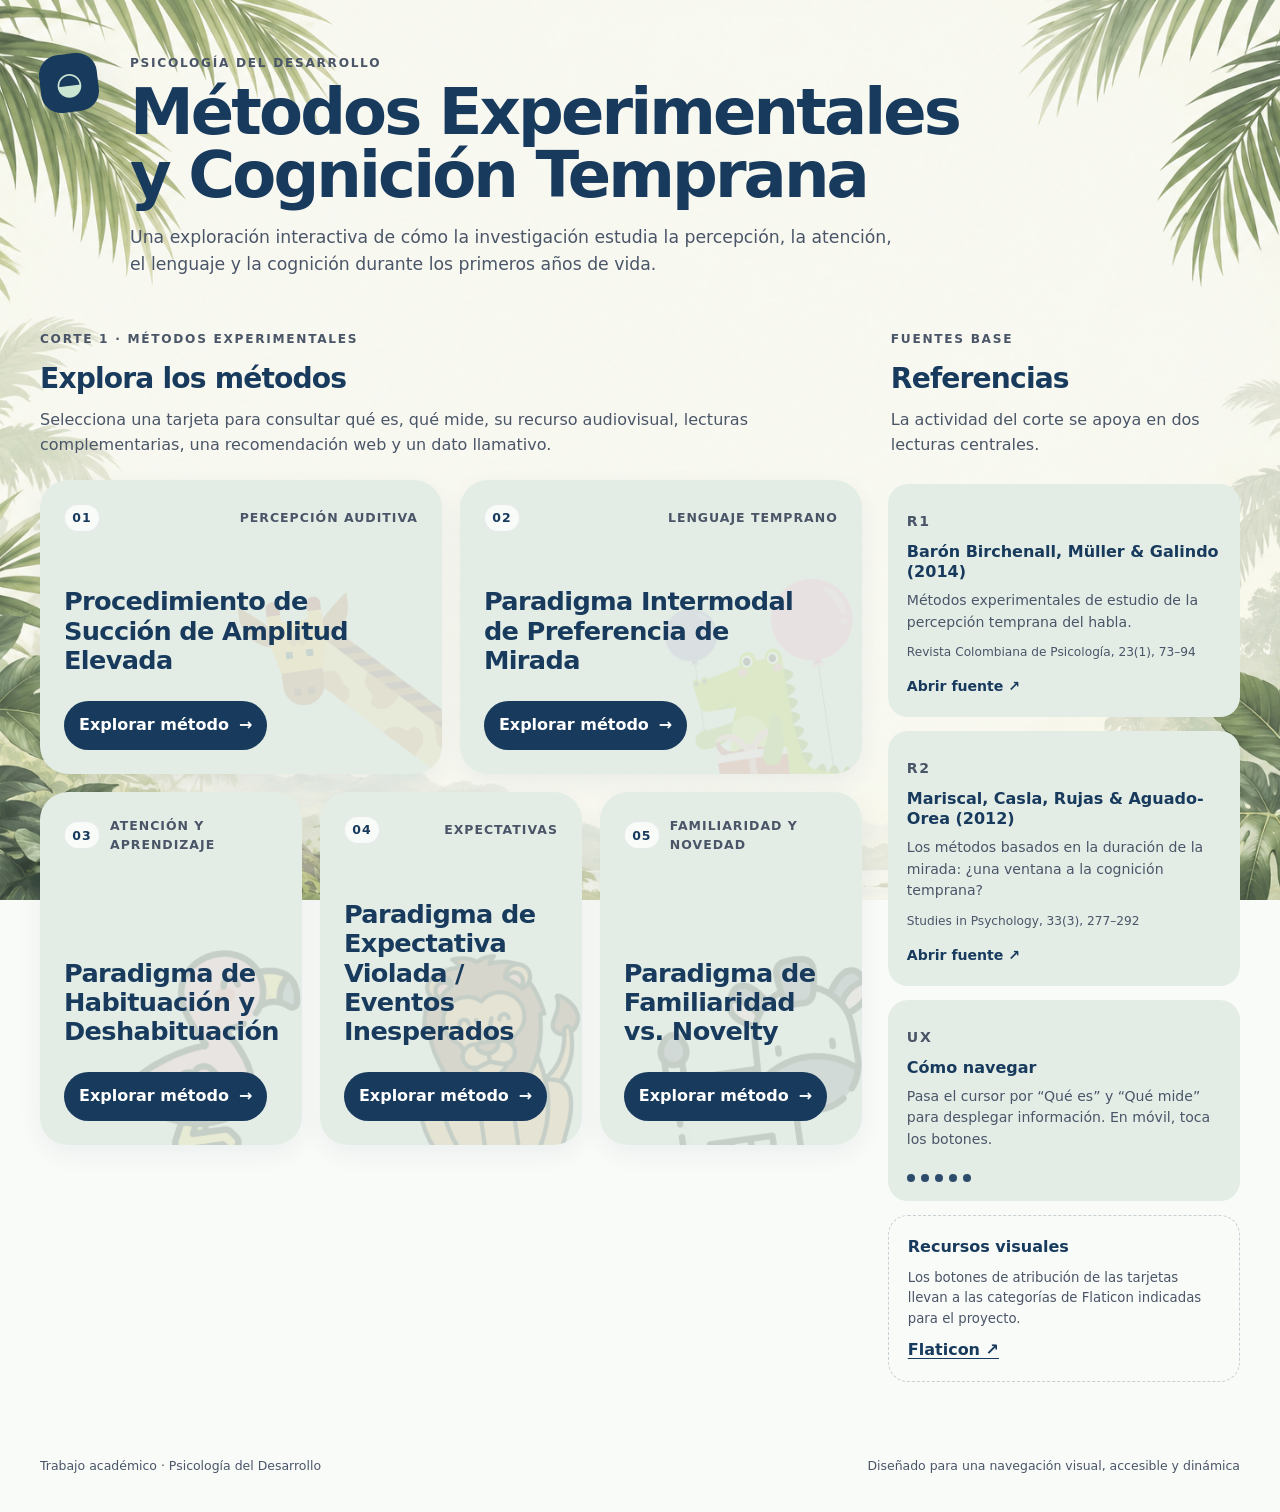
==== method.html @ c1bb855f "first commit" ====
<!DOCTYPE html>
<html lang="es">
<head>
  <meta charset="UTF-8" />
  <meta name="viewport" content="width=device-width, initial-scale=1.0" />
  <meta name="referrer" content="strict-origin-when-cross-origin" />
  <meta name="description" content="Detalle interactivo de un método experimental de cognición temprana." />
  <title>Método experimental</title>
  <link rel="stylesheet" href="styles.css" />
</head>
<body class="method-page">
  <div id="app">
    <div class="loading">Cargando método…</div>
  </div>
  <script src="app.js"></script>
</body>
</html>
---- styles.css ----
:root {
  --ivory: #F9FBF8;
  --sage: #E3EDE6;
  --mint: #CBE5D3;
  --sapphire: #183A5D;
  --slate: #4A5568;
  --white: #ffffff;
  --shadow: 0 18px 45px rgba(24, 58, 93, .10);
  --radius-lg: 28px;
  --radius-md: 20px;
  --radius-sm: 14px;
}

* { box-sizing: border-box; }
html { scroll-behavior: smooth; }
body {
  margin: 0;
  background-color: var(--ivory);
  background-image: url("fondo.png");
  background-size: cover;
  background-position: center top;
  background-repeat: no-repeat;
  background-attachment: fixed;
  color: var(--sapphire);
  font-family: Inter, ui-sans-serif, system-ui, -apple-system, BlinkMacSystemFont, "Segoe UI", sans-serif;
  line-height: 1.55;
}
a { color: inherit; }
button, a { -webkit-tap-highlight-color: transparent; }

.site-header {
  display: grid;
  grid-template-columns: 70px 1fr;
  gap: 20px;
  align-items: start;
  max-width: 1320px;
  margin: 0 auto;
  padding: 54px 40px 22px;
}
.brand-mark {
  width: 58px;
  height: 58px;
  display: grid;
  place-items: center;
  border-radius: 20px;
  background: var(--sapphire);
  color: var(--mint);
  font-size: 31px;
  box-shadow: var(--shadow);
  transform: rotate(-7deg);
}
.eyebrow, .section-kicker {
  margin: 0 0 8px;
  font-size: .76rem;
  font-weight: 800;
  letter-spacing: .14em;
  text-transform: uppercase;
  color: var(--slate);
}
.site-header h1 {
  margin: 0;
  max-width: 860px;
  font-size: clamp(2.4rem, 5vw, 4.8rem);
  line-height: .98;
  letter-spacing: -.045em;
}
.subtitle {
  margin: 18px 0 0;
  max-width: 780px;
  color: var(--slate);
  font-size: 1.08rem;
}

.layout-home {
  max-width: 1320px;
  margin: 0 auto;
  padding: 22px 40px 54px;
  display: grid;
  grid-template-columns: minmax(0, 7fr) minmax(280px, 3fr);
  gap: 26px;
  align-items: start;
}
.section-intro {
  padding: 8px 0 22px;
}
.section-intro h2, .ref-header h2 {
  margin: 0;
  font-size: clamp(1.5rem, 2.2vw, 2.25rem);
  letter-spacing: -.03em;
}
.section-intro p:last-child, .ref-header p:last-child {
  max-width: 780px;
  margin: 8px 0 0;
  color: var(--slate);
}

.methods-grid {
  display: grid;
  grid-template-columns: repeat(6, minmax(0, 1fr));
  grid-auto-rows: minmax(255px, auto);
  gap: 18px;
}
.method-card {
  position: relative;
  min-height: 0;
  height: 100%;
  padding: 24px;
  border-radius: var(--radius-lg);
  background: var(--sage);
  box-shadow: 0 9px 25px rgba(24, 58, 93, .06);
  overflow: hidden;
  display: flex;
  flex-direction: column;
  transition: transform .28s ease, box-shadow .28s ease, background .28s ease;
}
.method-card:hover {
  transform: translateY(-7px);
  background: var(--mint);
  box-shadow: var(--shadow);
}
.method-card:nth-child(1), .method-card:nth-child(2) { grid-column: span 3; }
.method-card:nth-child(3), .method-card:nth-child(4), .method-card:nth-child(5) { grid-column: span 2; }
.card-topline {
  display: flex;
  justify-content: space-between;
  gap: 10px;
  align-items: center;
  color: var(--slate);
  font-size: .78rem;
  font-weight: 750;
  text-transform: uppercase;
  letter-spacing: .08em;
}
.badge {
  display: inline-grid;
  place-items: center;
  min-width: 36px;
  height: 28px;
  border-radius: 999px;
  background: var(--ivory);
  color: var(--sapphire);
  box-shadow: inset 0 0 0 1px rgba(24,58,93,.08);
}
.animal-watermark {
  position: absolute;
  right: -18px;
  bottom: -28px;
  width: clamp(145px, 21vw, 220px);
  opacity: .13;
  transform: rotate(-8deg);
  transition: opacity .3s ease, transform .3s ease, scale .3s ease;
  pointer-events: none;
  user-select: none;
}
.animal-watermark img { display: block; width: 100%; height: auto; }
.method-card:hover .animal-watermark {
  opacity: .22;
  transform: rotate(-3deg) scale(1.05);
}
.card-content {
  position: relative;
  z-index: 1;
  display: flex;
  flex: 1;
  flex-direction: column;
  justify-content: flex-end;
  padding-top: 30px;
}
.method-card h3 {
  margin: 10;
  max-width: 92%;
  font-size: clamp(1.25rem, 2vw, 1.65rem);
  line-height: 1.15;
  letter-spacing: -.025em;
}
.method-card p {
  margin: 12px 0 20px;
  color: var(--slate);
  font-size: .96rem;
}
.primary-btn {
  display: inline-flex;
  align-items: center;
  justify-content: center;
  gap: 10px;
  width: fit-content;
  padding: 12px 15px;
  border-radius: 999px;
  background: var(--sapphire);
  color: var(--white);
  text-decoration: none;
  font-weight: 800;
  transition: transform .2s ease, background .2s ease, gap .2s ease;
}
.primary-btn:hover, .primary-btn:focus-visible { background: #102f4b; transform: translateX(2px); gap: 14px; }
.icon-source {
  position: relative;
  z-index: 2;
  display: block;
  margin-top: 14px;
  font-size: .68rem;
  color: var(--slate);
  text-decoration: underline;
  text-underline-offset: 3px;
  opacity: .8;
}

.references-column { display: grid; gap: 14px; }
.ref-header { padding: 8px 3px 12px; }
.reference-card, .credits-card {
  display: block;
  padding: 19px;
  border-radius: var(--radius-md);
  background: var(--sage);
  text-decoration: none;
  color: var(--sapphire);
  transition: transform .23s ease, background .23s ease, box-shadow .23s ease;
}
.reference-card:hover, .reference-card:focus-visible { transform: translateY(-4px); background: var(--mint); box-shadow: var(--shadow); }
.reference-card > * { display: block; }
.ref-number {
  font-size: .72rem;
  font-weight: 900;
  letter-spacing: .12em;
  color: var(--slate);
  margin-bottom: 9px;
}
.reference-card strong { font-size: 1rem; line-height: 1.25; }
.reference-card span { margin-top: 8px; color: var(--slate); font-size: .88rem; }
.reference-card small { margin-top: 10px; color: var(--slate); font-size: .76rem; }
.external { margin-top: 14px !important; font-weight: 800; color: var(--sapphire) !important; }
.compact-card { cursor: default; }
.progress-dots { display: flex !important; gap: 6px; margin-top: 15px !important; }
.progress-dots span { width: 8px; height: 8px; border-radius: 50%; background: var(--sapphire); opacity: .28; }
.progress-dots span:nth-child(-n+5) { opacity: .9; }
.credits-card { background: transparent; border: 1px dashed rgba(24,58,93,.22); }
.credits-card p { color: var(--slate); font-size: .83rem; margin: 8px 0; }
.credits-card a { font-weight: 800; text-decoration: underline; text-underline-offset: 3px; }
.site-footer {
  max-width: 1320px;
  margin: 0 auto;
  padding: 20px 40px 36px;
  display: flex;
  justify-content: space-between;
  gap: 18px;
  color: var(--slate);
  font-size: .78rem;
}

/* method pages */
.method-shell { max-width: 1320px; margin: 0 auto; padding: 24px 40px 60px; }
.back-link { display: inline-flex; gap: 8px; align-items: center; color: var(--slate); text-decoration: none; font-weight: 800; }
.back-link:hover { color: var(--sapphire); }
.method-hero { padding: 30px 0 28px; text-align: center; }
.method-hero .chip { display: inline-flex; padding: 7px 11px; border-radius: 999px; background: var(--mint); font-weight: 800; font-size: .75rem; letter-spacing: .09em; text-transform: uppercase; }
.method-hero h1 { margin: 15px auto 10px; max-width: 950px; font-size: clamp(2rem, 5vw, 4rem); line-height: 1.02; letter-spacing: -.04em; }
.method-hero p { max-width: 780px; margin: 0 auto; color: var(--slate); font-size: 1.02rem; }
.content-stack { display: grid; gap: 20px; }
.block { display: grid; grid-template-columns: 1fr 1fr; gap: 18px; }
.panel {
  position: relative;
  background: var(--sage);
  border-radius: var(--radius-lg);
  padding: 24px;
  min-height: 280px;
  box-shadow: 0 9px 25px rgba(24, 58, 93, .055);
}
.panel h2 { margin: 0; font-size: 1.08rem; letter-spacing: -.015em; }
.panel h3 { margin: 0; font-size: 1.2rem; }
.panel p { color: var(--slate); }
.panel-heading { display: flex; align-items: flex-start; justify-content: space-between; gap: 18px; }
.mini-kicker { display: block; margin-bottom: 5px; color: var(--slate); font-size: .68rem; font-weight: 900; letter-spacing: .12em; text-transform: uppercase; }
.panel-mark { flex: 0 0 auto; display: grid; place-items: center; width: 42px; height: 42px; border-radius: 14px; background: var(--mint); color: var(--sapphire); font-size: .78rem; font-weight: 900; }
.concept-summary { max-width: 560px; margin: 13px 0 0; }
.concept-panel { min-height: 320px; }
.action-row {
  display: grid;
  grid-template-columns: repeat(2, minmax(0, 1fr));
  gap: 12px;
  margin-top: 22px;
}
.concept-info { margin-top: 0; }
.info-trigger {
  width: 100%;
  min-height: 76px;
  border: 1px solid rgba(24,58,93,.08);
  padding: 14px 17px;
  border-radius: 18px;
  background: var(--ivory);
  color: var(--sapphire);
  font: inherit;
  font-weight: 900;
  text-align: left;
  cursor: pointer;
  box-shadow: inset 0 0 0 1px rgba(24,58,93,.03);
  transition: transform .2s ease, background .2s ease, box-shadow .2s ease;
}
.info-trigger::after {
  content: '↗';
  float: right;
  color: var(--slate);
  margin-top: -22px;
}
.info-trigger:hover, .info-trigger:focus-visible, .info-trigger[aria-expanded="true"] {
  background: var(--mint);
  transform: translateY(-2px);
  box-shadow: 0 8px 18px rgba(24,58,93,.08);
  outline: none;
}
.info-trigger span, .info-trigger small { display: block; }
.info-trigger span { font-size: 1rem; line-height: 1.15; }
.info-trigger small { margin-top: 4px; color: var(--slate); font-size: .7rem; font-weight: 750; line-height: 1.25; }
.concept-popover {
  margin-top: 12px;
  padding: 18px 20px;
  border-radius: 18px;
  background: var(--ivory);
  color: var(--sapphire);
  border: 1px solid rgba(24,58,93,.08);
  box-shadow: 0 15px 34px rgba(24,58,93,.10);
  animation: concept-open .2s ease both;
}
.concept-popover[hidden] { display: none; }
.concept-popover-head {
  display: flex;
  align-items: flex-start;
  justify-content: space-between;
  gap: 18px;
  margin-bottom: 8px;
}
.concept-popover-head h3 { margin: 0; font-size: 1.15rem; }
.popover-badge {
  flex: 0 0 auto;
  display: grid;
  place-items: center;
  min-width: 36px;
  height: 30px;
  padding: 0 9px;
  border-radius: 999px;
  background: var(--mint);
  color: var(--sapphire);
  font-size: .72rem;
  font-weight: 900;
}
.concept-popover p { margin: 8px 0 0; }
.concept-popover .quote { margin-top: 4px; }
.video-shell { position: relative; }
.video-frame {
  width: 100%;
  min-height: 320px;
  border: 0;
  border-radius: 18px;
  background: #d6dfda;
  display: block;
  object-fit: cover;
}
.quote-label { display: block; margin-bottom: 7px; font-size: .73rem; font-weight: 900; letter-spacing: .08em; text-transform: uppercase; color: var(--slate); }
.quote { margin: 0; font-weight: 650; }
.source-mini { margin: 10px 0 0; font-size: .75rem; color: var(--slate); }
.video-frame { width: 100%; min-height: 320px; border: 0; border-radius: 18px; background: #d6dfda; display: block; }
.video-local-fallback {
  min-height: 320px;
  padding: 30px;
  border-radius: 18px;
  border: 1px solid rgba(24,58,93,.10);
  background: rgba(249,251,248,.86);
  display: grid;
  align-content: center;
  justify-items: start;
  gap: 8px;
}
.video-fallback-icon {
  width: 52px;
  height: 52px;
  border-radius: 16px;
  display: grid;
  place-items: center;
  background: var(--mint);
  color: var(--sapphire);
  font-weight: 900;
  font-size: 1.15rem;
}
.video-local-fallback strong { font-size: 1.15rem; }
.video-local-fallback p { max-width: 700px; margin: 0; color: var(--slate); }
.video-fallback-actions { display: flex; flex-wrap: wrap; gap: 14px; align-items: center; margin-top: 8px; }
.secondary-link { color: var(--sapphire); font-weight: 800; text-decoration: underline; text-underline-offset: 4px; }
.video-note { font-size: .74rem; color: var(--slate); margin-top: 9px; }
.article-list { display: grid; grid-template-columns: 1fr 1fr; gap: 12px; margin-top: 14px; }
.article-card { background: rgba(249,251,248,.72); border-radius: 18px; text-decoration: none; padding: 12px; transition: transform .2s ease, background .2s ease, box-shadow .2s ease; }
.article-card:hover, .article-card:focus-visible { transform: translateY(-4px); background: var(--ivory); box-shadow: 0 12px 25px rgba(24,58,93,.08); }
.article-thumb { position: relative; overflow: hidden; height: 145px; border-radius: 14px; background: var(--sage); }
.article-thumb img { display: block; width: 100%; height: 100%; object-fit: cover; transition: transform .3s ease; }
.article-card:hover .article-thumb img, .article-card:focus-visible .article-thumb img { transform: scale(1.035); }
.thumb-link-label { position: absolute; right: 10px; bottom: 10px; padding: 6px 9px; border-radius: 999px; background: rgba(249,251,248,.92); color: var(--sapphire); font-size: .67rem; font-weight: 900; letter-spacing: .05em; text-transform: uppercase; }
.article-lang { margin-top: 9px; font-size: .7rem; font-weight: 900; text-transform: uppercase; letter-spacing: .08em; color: var(--slate); }
.article-card strong { display: block; margin-top: 4px; line-height: 1.22; }
.article-card p { margin: 7px 0 0; font-size: .78rem; }
.dev-box { display: grid; place-items: center; min-height: 195px; margin-top: 15px; border: 2px dashed rgba(24,58,93,.22); border-radius: 18px; text-align: center; background: rgba(249,251,248,.55); }
.dev-badge { display: inline-flex; padding: 8px 12px; border-radius: 999px; background: var(--mint); font-weight: 900; }
.dev-box p { margin: 10px 18px 0; max-width: 420px; }
.recommendation-link { display: inline-flex; margin-top: 6px; font-weight: 900; text-decoration: underline; text-underline-offset: 4px; }
.fact-box { display: flex; flex-direction: column; justify-content: space-between; background: var(--sapphire); color: var(--white); }
.fact-box p { color: var(--white); font-size: 1.16rem; line-height: 1.35; }
.fact-icon { width: 50px; height: 50px; display:grid; place-items:center; border-radius: 16px; background: var(--mint); color: var(--sapphire); font-size: 1.5rem; }
.refline { margin-top: 16px; padding-top: 14px; border-top: 1px solid rgba(255,255,255,.16); font-size: .74rem; opacity: .86; }
.method-sources { margin-top: 4px; padding: 19px 22px; border-radius: var(--radius-md); border: 1px dashed rgba(24,58,93,.2); }
.method-sources h2 { margin: 0; font-size: 1rem; }
.method-sources ul { margin: 8px 0 0; padding-left: 18px; color: var(--slate); font-size: .82rem; }
.method-sources a { color: var(--sapphire); }
.loading { min-height: 100vh; display: grid; place-items: center; color: var(--slate); }

.reveal-up, .reveal-right { opacity: 0; transform: translateY(22px); animation: reveal 1.18s cubic-bezier(.2,.7,.2,1) forwards; }
.reveal-right { transform: translateX(28px); }
.delay-1 { animation-delay: .12s; }
.delay-2 { animation-delay: .23s; }
.delay-3 { animation-delay: .34s; }
@keyframes reveal { to { opacity: 1; transform: translate(0,0); } }
@keyframes concept-open { from { opacity: 0; transform: translateY(-4px); } to { opacity: 1; transform: translateY(0); } }

@media (min-width: 1040px) {
  .method-card:nth-child(1), .method-card:nth-child(2) { grid-column: span 3; }
  .method-card:nth-child(3), .method-card:nth-child(4), .method-card:nth-child(5) { grid-column: span 2; }
}
@media (max-width: 1039px) {
  .layout-home { grid-template-columns: 1fr; }
  .methods-grid { grid-template-columns: repeat(2, minmax(0, 1fr)); grid-auto-rows: minmax(270px, auto); }
  .method-card:nth-child(n) { grid-column: span 1; }
  .method-card:nth-child(5) { grid-column: 1 / -1; }
}
@media (max-width: 720px) {
  body { background-attachment: scroll; background-position: center top; }
  .site-header, .layout-home, .method-shell { padding-left: 18px; padding-right: 18px; }
  .site-header { grid-template-columns: 1fr; }
  .brand-mark { width: 50px; height: 50px; }
  .methods-grid, .block, .article-list, .action-row { grid-template-columns: 1fr; }
  .method-card:nth-child(n) { grid-column: 1; }
  .method-card.featured { min-height: 310px; }
  .panel { min-height: auto; }
  .concept-panel { min-height: 0; }
  .video-frame { min-height: 230px; }
  .site-footer { padding-left: 18px; padding-right: 18px; flex-direction: column; }
}
@media (prefers-reduced-motion: reduce) {
  html { scroll-behavior: auto; }
  *, *::before, *::after { animation-duration: .001ms !important; transition-duration: .001ms !important; }
}
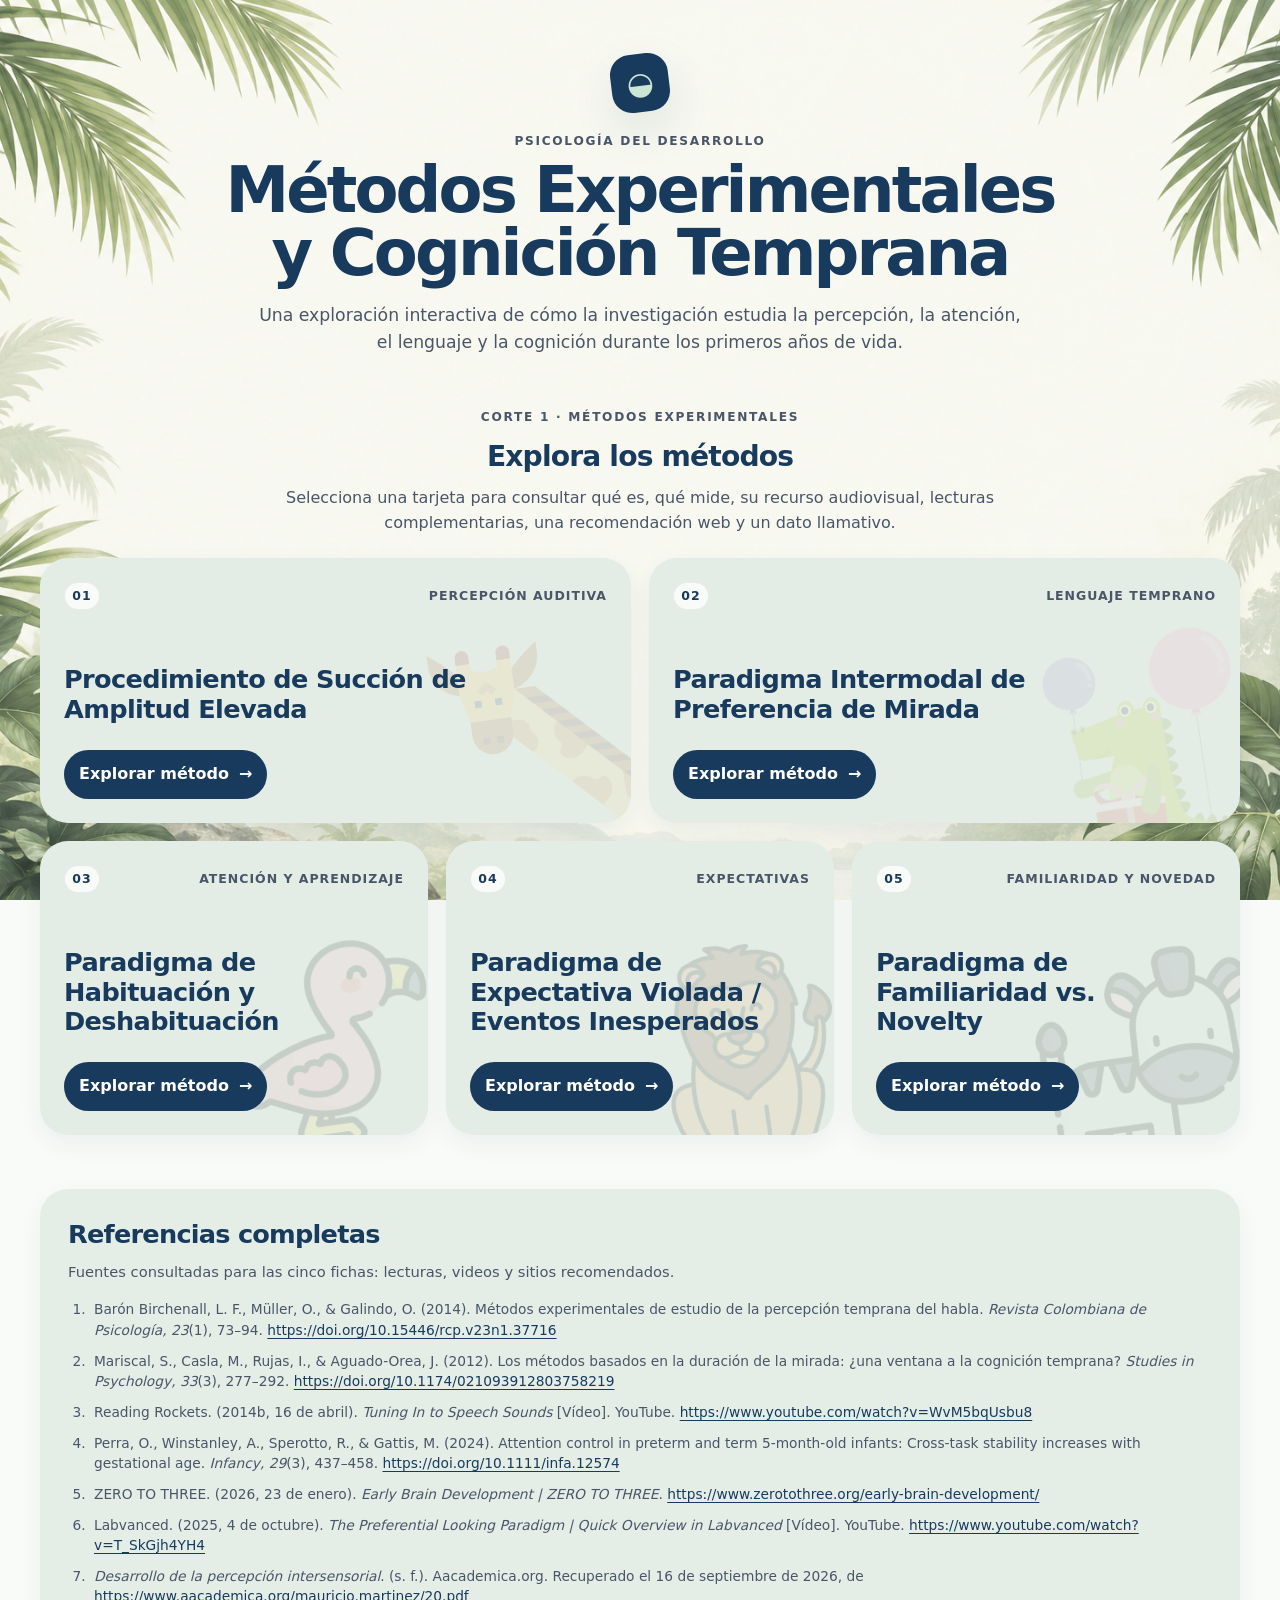
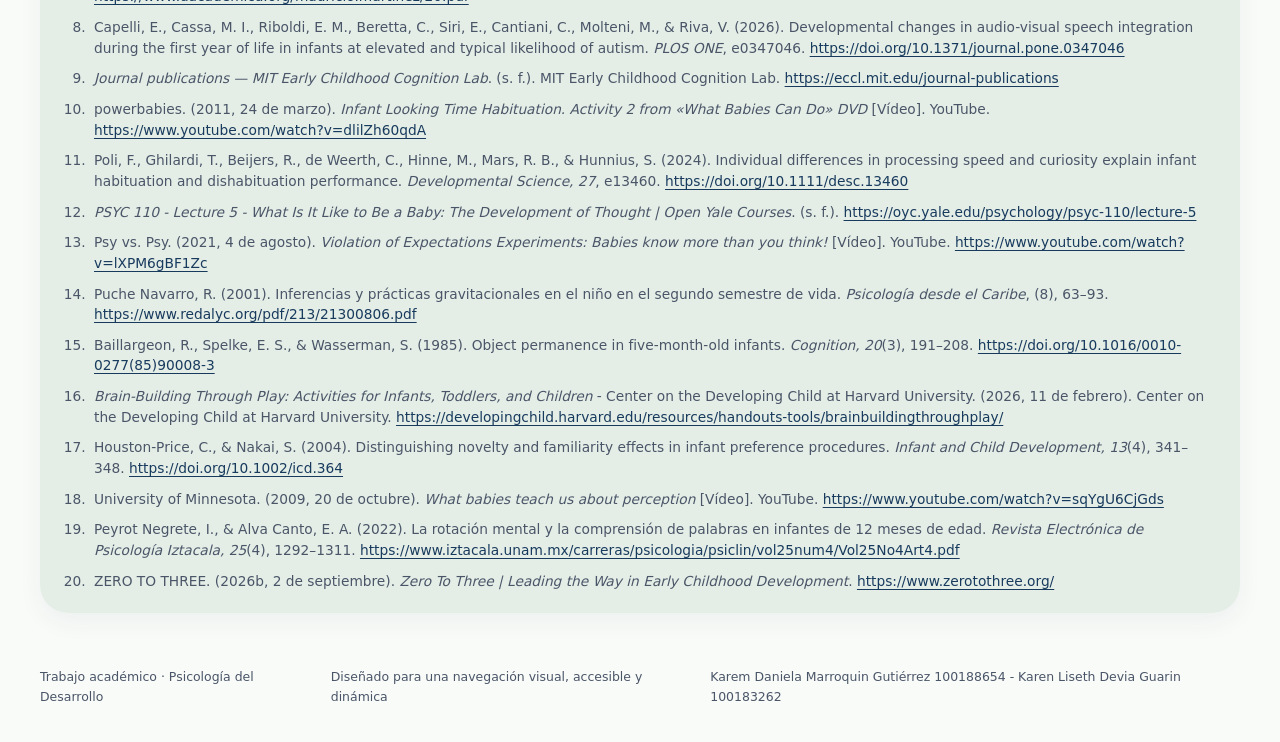
==== commit c2a04c59: "fix footer" ====
--- a/method.html
+++ b/method.html
@@ -14,4 +14,9 @@
   </div>
   <script src="app.js"></script>
 </body>
+ <footer class="site-footer">
+    <span>Trabajo académico · Psicología del Desarrollo</span>
+    <span>Diseñado para una navegación visual, accesible y dinámica</span>
+    <span>Karem Daniela Marroquin Gutiérrez 100188654 - Karen Liseth Devia Guarin 100183262</span>
+  </footer>
 </html>
--- a/styles.css
+++ b/styles.css
@@ -30,9 +30,10 @@
 
 .site-header {
   display: grid;
-  grid-template-columns: 70px 1fr;
+  grid-template-columns: minmax(0, 1fr);
+  justify-items: center;
+  text-align: center;
   gap: 20px;
-  align-items: start;
   max-width: 1320px;
   margin: 0 auto;
   padding: 54px 40px 22px;
@@ -58,14 +59,14 @@
   color: var(--slate);
 }
 .site-header h1 {
-  margin: 0;
+  margin: 0 auto;
   max-width: 860px;
   font-size: clamp(2.4rem, 5vw, 4.8rem);
   line-height: .98;
   letter-spacing: -.045em;
 }
 .subtitle {
-  margin: 18px 0 0;
+  margin: 18px auto 0;
   max-width: 780px;
   color: var(--slate);
   font-size: 1.08rem;
@@ -76,21 +77,22 @@
   margin: 0 auto;
   padding: 22px 40px 54px;
   display: grid;
-  grid-template-columns: minmax(0, 7fr) minmax(280px, 3fr);
+  grid-template-columns: minmax(0, 1fr);
   gap: 26px;
   align-items: start;
 }
 .section-intro {
   padding: 8px 0 22px;
-}
-.section-intro h2, .ref-header h2 {
+  text-align: center;
+}
+.section-intro h2 {
   margin: 0;
   font-size: clamp(1.5rem, 2.2vw, 2.25rem);
   letter-spacing: -.03em;
 }
-.section-intro p:last-child, .ref-header p:last-child {
+.section-intro p:last-child {
   max-width: 780px;
-  margin: 8px 0 0;
+  margin: 8px auto 0;
   color: var(--slate);
 }
 
@@ -205,37 +207,6 @@
   opacity: .8;
 }
 
-.references-column { display: grid; gap: 14px; }
-.ref-header { padding: 8px 3px 12px; }
-.reference-card, .credits-card {
-  display: block;
-  padding: 19px;
-  border-radius: var(--radius-md);
-  background: var(--sage);
-  text-decoration: none;
-  color: var(--sapphire);
-  transition: transform .23s ease, background .23s ease, box-shadow .23s ease;
-}
-.reference-card:hover, .reference-card:focus-visible { transform: translateY(-4px); background: var(--mint); box-shadow: var(--shadow); }
-.reference-card > * { display: block; }
-.ref-number {
-  font-size: .72rem;
-  font-weight: 900;
-  letter-spacing: .12em;
-  color: var(--slate);
-  margin-bottom: 9px;
-}
-.reference-card strong { font-size: 1rem; line-height: 1.25; }
-.reference-card span { margin-top: 8px; color: var(--slate); font-size: .88rem; }
-.reference-card small { margin-top: 10px; color: var(--slate); font-size: .76rem; }
-.external { margin-top: 14px !important; font-weight: 800; color: var(--sapphire) !important; }
-.compact-card { cursor: default; }
-.progress-dots { display: flex !important; gap: 6px; margin-top: 15px !important; }
-.progress-dots span { width: 8px; height: 8px; border-radius: 50%; background: var(--sapphire); opacity: .28; }
-.progress-dots span:nth-child(-n+5) { opacity: .9; }
-.credits-card { background: transparent; border: 1px dashed rgba(24,58,93,.22); }
-.credits-card p { color: var(--slate); font-size: .83rem; margin: 8px 0; }
-.credits-card a { font-weight: 800; text-decoration: underline; text-underline-offset: 3px; }
 .site-footer {
   max-width: 1320px;
   margin: 0 auto;
@@ -246,6 +217,7 @@
   color: var(--slate);
   font-size: .78rem;
 }
+.site-footer a { font-weight: 800; text-decoration: underline; text-underline-offset: 3px; }
 
 /* method pages */
 .method-shell { max-width: 1320px; margin: 0 auto; padding: 24px 40px 60px; }
@@ -388,25 +360,40 @@
 .article-list { display: grid; grid-template-columns: 1fr 1fr; gap: 12px; margin-top: 14px; }
 .article-card { background: rgba(249,251,248,.72); border-radius: 18px; text-decoration: none; padding: 12px; transition: transform .2s ease, background .2s ease, box-shadow .2s ease; }
 .article-card:hover, .article-card:focus-visible { transform: translateY(-4px); background: var(--ivory); box-shadow: 0 12px 25px rgba(24,58,93,.08); }
-.article-thumb { position: relative; overflow: hidden; height: 145px; border-radius: 14px; background: var(--sage); }
-.article-thumb img { display: block; width: 100%; height: 100%; object-fit: cover; transition: transform .3s ease; }
-.article-card:hover .article-thumb img, .article-card:focus-visible .article-thumb img { transform: scale(1.035); }
+.article-thumb, .web-thumb, .activity-link { position: relative; display: block; overflow: hidden; aspect-ratio: 16 / 9; border-radius: 14px; background: var(--sage); }
+.article-thumb img, .web-thumb img, .activity-link img { display: block; width: 100%; height: 100%; object-fit: cover; transition: transform .3s ease; }
+.article-card:hover .article-thumb img, .article-card:focus-visible .article-thumb img,
+.web-thumb:hover img, .web-thumb:focus-visible img,
+.activity-link:hover img, .activity-link:focus-visible img { transform: scale(1.035); }
+.web-thumb, .activity-link { margin: 14px 0 12px; text-decoration: none; }
+.activity-link { margin-bottom: 0; }
+.web-thumb:focus-visible, .activity-link:focus-visible { outline: 3px solid var(--sapphire); outline-offset: 4px; }
 .thumb-link-label { position: absolute; right: 10px; bottom: 10px; padding: 6px 9px; border-radius: 999px; background: rgba(249,251,248,.92); color: var(--sapphire); font-size: .67rem; font-weight: 900; letter-spacing: .05em; text-transform: uppercase; }
+@media (hover: hover) {
+  .thumb-link-label { opacity: 0; transition: opacity .2s ease; }
+  .article-card:hover .thumb-link-label, .article-card:focus-visible .thumb-link-label,
+  .web-thumb:hover .thumb-link-label, .web-thumb:focus-visible .thumb-link-label,
+  .activity-link:hover .thumb-link-label, .activity-link:focus-visible .thumb-link-label { opacity: 1; }
+}
 .article-lang { margin-top: 9px; font-size: .7rem; font-weight: 900; text-transform: uppercase; letter-spacing: .08em; color: var(--slate); }
 .article-card strong { display: block; margin-top: 4px; line-height: 1.22; }
 .article-card p { margin: 7px 0 0; font-size: .78rem; }
-.dev-box { display: grid; place-items: center; min-height: 195px; margin-top: 15px; border: 2px dashed rgba(24,58,93,.22); border-radius: 18px; text-align: center; background: rgba(249,251,248,.55); }
-.dev-badge { display: inline-flex; padding: 8px 12px; border-radius: 999px; background: var(--mint); font-weight: 900; }
-.dev-box p { margin: 10px 18px 0; max-width: 420px; }
 .recommendation-link { display: inline-flex; margin-top: 6px; font-weight: 900; text-decoration: underline; text-underline-offset: 4px; }
-.fact-box { display: flex; flex-direction: column; justify-content: space-between; background: var(--sapphire); color: var(--white); }
+
+.fact-box {
+  display: flex;
+  flex-direction: column;
+  gap: 18px;              /* separación entre el texto y la línea "Método:" */
+  align-self: start;      /* evita que se estire a la altura de la tarjeta 05 */
+  height: fit-content;
+  background: var(--sapphire);
+  color: var(--white);
+}
+
 .fact-box p { color: var(--white); font-size: 1.16rem; line-height: 1.35; }
+
 .fact-icon { width: 50px; height: 50px; display:grid; place-items:center; border-radius: 16px; background: var(--mint); color: var(--sapphire); font-size: 1.5rem; }
 .refline { margin-top: 16px; padding-top: 14px; border-top: 1px solid rgba(255,255,255,.16); font-size: .74rem; opacity: .86; }
-.method-sources { margin-top: 4px; padding: 19px 22px; border-radius: var(--radius-md); border: 1px dashed rgba(24,58,93,.2); }
-.method-sources h2 { margin: 0; font-size: 1rem; }
-.method-sources ul { margin: 8px 0 0; padding-left: 18px; color: var(--slate); font-size: .82rem; }
-.method-sources a { color: var(--sapphire); }
 .loading { min-height: 100vh; display: grid; place-items: center; color: var(--slate); }
 
 .reveal-up, .reveal-right { opacity: 0; transform: translateY(22px); animation: reveal 1.18s cubic-bezier(.2,.7,.2,1) forwards; }
@@ -430,7 +417,6 @@
 @media (max-width: 720px) {
   body { background-attachment: scroll; background-position: center top; }
   .site-header, .layout-home, .method-shell { padding-left: 18px; padding-right: 18px; }
-  .site-header { grid-template-columns: 1fr; }
   .brand-mark { width: 50px; height: 50px; }
   .methods-grid, .block, .article-list, .action-row { grid-template-columns: 1fr; }
   .method-card:nth-child(n) { grid-column: 1; }
@@ -444,3 +430,23 @@
   html { scroll-behavior: auto; }
   *, *::before, *::after { animation-duration: .001ms !important; transition-duration: .001ms !important; }
 }
+
+/* ---------- Video de referencia ---------- */
+.video-ref { margin: 12px 2px 0; font-size: .84rem; color: var(--slate); }
+.video-ref span { display: block; margin-top: 3px; font-size: .78rem; }
+
+/* ---------- Referencias completas (inicio) ---------- */
+.full-refs { max-width: 1320px; margin: 0 auto; padding: 0 40px 34px; }
+.full-refs-inner { padding: 26px 28px 22px; border-radius: var(--radius-lg); background: rgba(227,237,230,.92); box-shadow: 0 9px 25px rgba(24,58,93,.055); }
+.full-refs h2 { margin: 0; font-size: clamp(1.3rem, 2vw, 1.8rem); letter-spacing: -.03em; }
+.full-refs-intro { margin: 6px 0 0; max-width: 720px; color: var(--slate); font-size: .92rem; }
+.full-refs ol { margin: 16px 0 0; padding-left: 22px; display: grid; gap: 10px; color: var(--slate); font-size: .86rem; line-height: 1.5; }
+.full-refs li { padding-left: 4px; overflow-wrap: anywhere; }
+.full-refs li a { color: var(--sapphire); text-decoration: underline; text-underline-offset: 3px; }
+@media (max-width: 720px) {
+  .full-refs { padding-left: 18px; padding-right: 18px; }
+  .full-refs-inner { padding: 20px 18px; }
+}
+
+/* El atributo hidden debe ganar a display:grid/block (p. ej., aviso de video pendiente). */
+[hidden] { display: none !important; }
